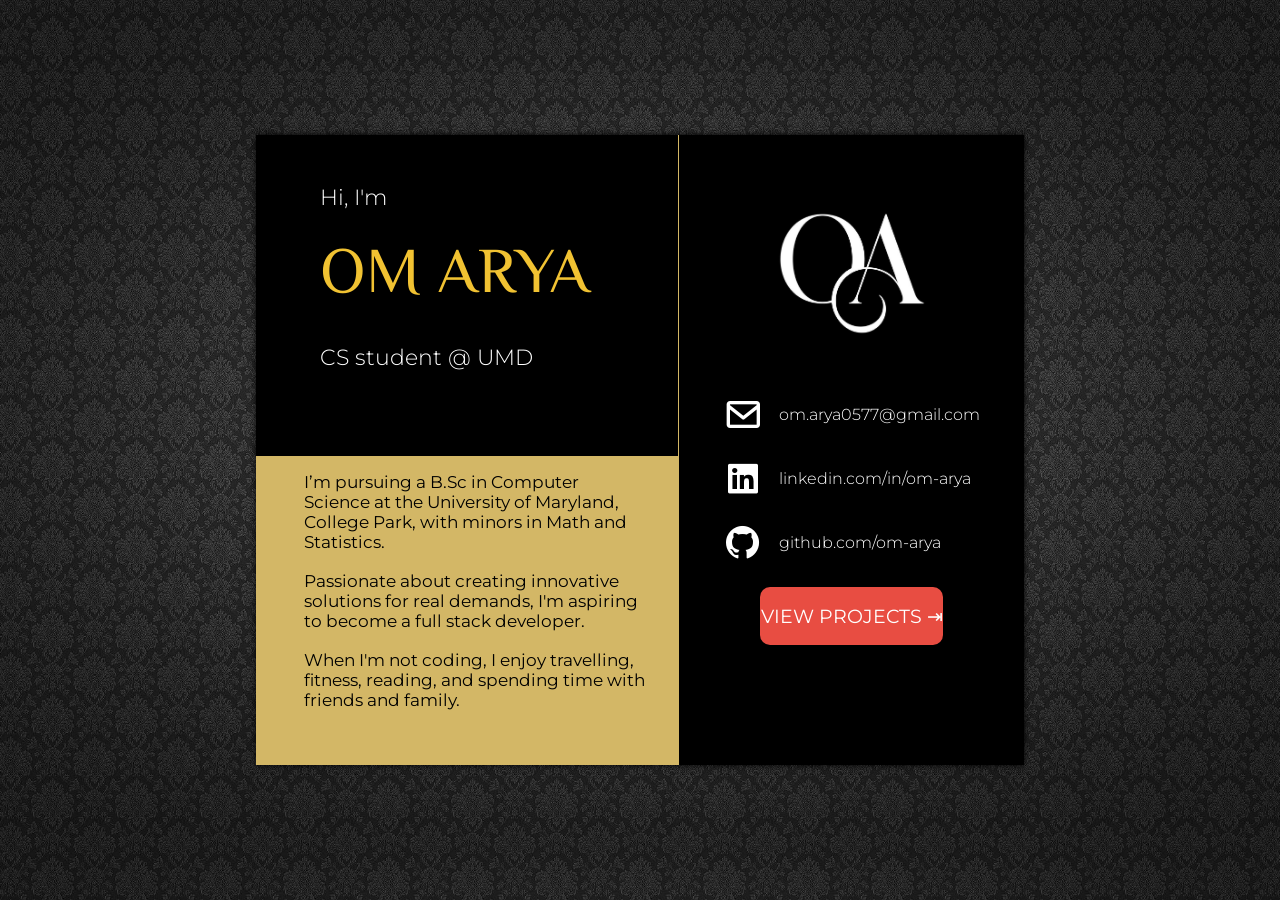
==== index.html @ 1f830544 "Add content and styling to card back" ====
<!DOCTYPE html>
<html>
<head>
    <link rel='stylesheet' href='https://unpkg.com/boxicons@2.1.4/css/boxicons.min.css'>

    <link rel="icon" href="assets/oa-initials.jpg">
    <link rel="stylesheet" href="style.css" type="text/css">
    <title>Om Arya</title>
</head>

<body>
    <div class="card">
    <div class="front visible">
        <div class="left-side">
            <div class="header">
                <h2>Hi, I'm</h2>
                <h1>OM ARYA</h1>
                <h2>CS student @ UMD</h2>
            </div>

            <div class="description">
                <p>I’m pursuing a B.Sc in Computer Science at the University of Maryland, College Park, with minors in Math and Statistics.</p><br>
                <p>Passionate about creating innovative solutions for real demands, I'm aspiring to become a full stack developer.</p><br>
                <p>When I'm not coding, I enjoy travelling, fitness, reading, and spending time with friends and family.</p><br>
            </div>
        </div>

        <div class="right-side">
            <img class="initials" src="assets/oa-initials.jpg">
            <div class="social-media">
                <div class="container email">
                    <i class='bx bx-envelope'></i>
                    <a title="Email me&#10;om.arya0577@gmail.com" href="mailto:om.arya0577@gmail.com" target="_blank">
                    om.arya0577@gmail.com
                    </a>
                </div>
                
                <div class="container linkedin">
                    <i class='bx bxl-linkedin-square'></i>
                    <a title="Visit my LinkedIn profile&#10;https://www.linkedin.com/in/om-arya/" href="https://www.linkedin.com/in/om-arya/" target="_blank">
                    linkedin.com/in/om-arya
                    </a>
                </div>

                <div class="container github">
                    <i class='bx bxl-github' ></i>
                    <a title="Visit my GitHub profile&#10;https://www.github.com/om-arya/" href="https://github.com/om-arya" target="_blank">
                    github.com/om-arya
                    </a>
                </div>
            </div>

            <a class="flip-button-front">VIEW PROJECTS ⇥</a>
        </div>
    </div>

    <div class="back hidden">
        <div class="left-side">
        <div class="projects-container">
            <div id="stockrank-project"></div>
            <div class="project stockrank">
                <h2>StockRank</h2>
                <img src="assets/project-img/stockrank-placeholder.jpeg">
                <div class="project-description">
                    <p>A stock performance comparison tool, analyzing metrics between different companies over a specified time interval.</p>
                    <ul>
                        <span>Built with:</span>
                        <li>C++</li>
                        <li>JavaScript</li>
                        <li>HTML/CSS</li>
                    </ul>
                </div>
                <a title="Visit StockRank on GitHub&#10;https://www.github.com/om-arya/StockRank" href="https://github.com/om-arya/StockRank" target="_blank">
                    SOURCE CODE →
                </a>
            </div>

            <div id="tom-project"></div>
            <div class="project tom">
                <h2>T.O.M. - Tabby of Motivation</h2>
                <img src="assets/project-img/tom-img.png">
                <div class="project-description">
                    <p>A multi-purpose, cat-themed web app created for college students, by college students.</p>
                    <ul>
                        <span>Built with:</span>
                        <li>Django</li>
                        <li>JavaScript</li>
                        <li>HTML/CSS</li>
                    </ul>
                </div>
                <a title="Visit T.O.M. on GitHub&#10;https://www.github.com/om-arya/T.O.M." href="https://github.com/om-arya/T.O.M." target="_blank">
                    SOURCE CODE →
                </a>
            </div>

            <div id="twentyfour-project"></div>
            <div class="project twentyfour">
                <h2>24 Game</h2>
                <img src="assets/project-img/24-img.png">
                <div class="project-description">
                    <p>An online version of "24", a simple arithmetic card game.</p>
                    <ul>
                        <span>Built with:</span>
                        <li>React</li>
                        <li>JavaScript</li>
                        <li>HTML/CSS</li>
                    </ul>
                </div>
                <a title="Visit 24 Game on GitHub&#10;https://www.github.com/om-arya/24-Game" href="https://github.com/om-arya/24-Game" target="_blank">
                    SOURCE CODE →
                </a>
            </div>
        </div>
        </div>

        <div class="right-side">
            <div class="table-of-contents">
                <h1>Projects</h1>
                <a class="stock-rank-name" href="#stockrank-project">StockRank</a>
                <a href="#tom-project">T.O.M. - Tabby Of Motivation</a>
                <a href="#twentyfour-project">24 Game</a>
            </div>

            <div class="see-github">
                <p>See more on my GitHub:</p>
                <div class="container github">
                    <i class='bx bxl-github' ></i>
                    <a title="Visit my GitHub profile&#10;https://www.github.com/om-arya/" href="https://github.com/om-arya" target="_blank">
                    github.com/om-arya
                    </a>
                </div>
            </div>

            <a class="flip-button-back">BACK TO FRONT ⇥</a>
        </div>
    </div>
    </div>

    <!-- SCRIPT -->
     <script src="script.js"></script>
</body>
</html>
---- style.css ----
@import url('https://fonts.googleapis.com/css2?family=Montserrat:ital,wght@0,100..900;1,100..900&display=swap');
@import url('https://fonts.googleapis.com/css2?family=El+Messiri:wght@400..700&display=swap');

* {
    margin: 0;
    padding: 0;
    box-sizing: border-box;
    font-family: "Montserrat", sans-serif;
    font-weight: 400;
    text-decoration: none;
    scroll-behavior: smooth;
}

:root {
    --bg-main-color: black;
    --bg-second-color: #d3b766ff;
    --text-main-color: white;
    --text-second-color: #f1c232;
    --text-third-color: #e84d42;
}

html {
    overflow-x: hidden;
    overflow-y: hidden;
}

body {
    display: flex;
    align-items: center;
    justify-content: center;
    width: 100vw;
    height: 100vh;

    background-position-x: center;
    background-position-y: top;
    background-size: 105vmax;
    background-image: url("assets/dark-pattern-bg.jpeg");
}

.card-container {
    width: 100%;
    height: 100%;
}

.card {
    width: 60%;
    height: 70%;
    background-color: var(--bg-main-color);
    box-shadow: 0 0 .4rem var(--bg-main-color);
    overflow: hidden;

    position: relative;
}

.card .front,
.card .back {
    display: grid;
    grid-template-columns: 1.1fr .9fr;

    position: absolute;
}

.back {
    width: 100%;
    height: 100%;
}

.visible {
    visibility: visible;
    opacity: 1;
    transition: opacity .5s ease;
    pointer-events: all;
}

.hidden {
    visibility: hidden;
    opacity: 0;
    transition: opacity .5s ease;
    pointer-events: none;
}

.front .left-side {
    grid-column: 1 / 2;

    display: grid;
    grid-template-rows: 1fr 1fr;
}

/* HEADER */

.header {
    grid-row: 1 / 2;

    display: block;
    padding: 3rem 0 0 4rem;
    width: 100%;
    height: 100%;
    text-align: left;
    background-color: var(--bg-main-color);
}

.header h2 {
    margin-bottom: 1rem;
    font-size: 1.4rem;
    font-weight: 300;
    color: var(--text-main-color);
}

.header h1 {
    margin-bottom: 1rem;
    font-size: 4rem;
    color: var(--text-second-color);
    font-family: "El Messiri", "Montserrat", sans-serif;
}

/* DESCRIPTION */

.description {
    grid-row: 2 / 3;

    padding: 1rem 2rem 3rem 3rem;
    width: 100%;
    height: 100%;
    text-align: left;
    background-color: var(--bg-second-color);
}

.description p {
    font-size: 1.05rem;
}

/* FRONT RIGHT SIDE */

.front .right-side {
    grid-column: 2 / 2;

    display: flex;
    flex-direction: column;
    align-items: center;
    padding-top: 4rem;
    width: 100%;
    height: 100%;
    border-left: solid .1rem var(--bg-second-color);
    background-color: var(--bg-main-color);
}

.front .right-side .initials {
    width: 43%;
    height: auto;
    pointer-events: none;
    user-select: none;
}

.social-media {
    display: grid;
    grid-template-rows: .5fr .5fr .5fr;
    margin-top: 3rem;
}

.social-media i {
    display: inline-flex;
    width: 4rem;
    height: 4rem;
    background: transparent;
    font-size: 2.5rem;
    color: var(--text-main-color);
}

.social-media a {
    margin: .6rem 0 0 -.5rem;
    height: 1rem;
    font-size: 1rem;
    font-weight: 300;
    color: var(--text-main-color);
}

.social-media a:hover {
    color: var(--text-third-color);
    text-decoration: underline;
}

.social-media .container {
    display: flex;
}

.flip-button-front {
    display: flex;
    margin-top: 1rem;
    width: 53%;
    height: 10%;
    border-radius: 10px;
    text-align: center;
    align-items: center;
    justify-content: center;
    font-size: 1.2rem;
    background-color: var(--text-third-color);
    color: var(--text-main-color);
    transition: .3s;
    cursor: pointer;
    user-select: none;

    position: relative;
    bottom: 1rem;
}

.flip-button-front:hover {
    box-shadow: 0 0 .7rem var(--text-third-color);
}

/* BACK LEFT SIDE */

.back .left-side {
    grid-column: 1 / 2;
    
    width: 100%;
    height: 100%;

    position: relative;
}

.projects-container {
    display: flex;
    flex-direction: column;
    padding: 1rem 0;
    width: 32.85%;
    height: 69.6%;
    overflow-x: hidden;
    overflow-y: scroll;
    border: solid 1rem var(--bg-main-color);
    background-color: var(--bg-second-color);

    position: fixed;
}

.project {
    display: flex;
    flex-direction: column;
    margin: 1rem 2rem 1rem 2rem;
    padding: 1.2rem 1.2rem 2rem 1.2rem;
    border: solid .07rem var(--bg-main-color);
    box-shadow: 0 0 .5rem var(--bg-main-color);
    transition: box-shadow .4s ease;
}

.project:hover {
    box-shadow: 0 0 1.5rem var(--bg-main-color);
}

.project h2 {
    margin-bottom: 1rem;
    text-align: center;
    font-weight: 500;
}

.project img {
    display: block;
    margin: 0 auto 1rem auto;
    width: 15rem;
    height: auto;
    pointer-events: none;
    user-select: none;
}

.project-description {
    display: flex;
    flex-direction: column;
    gap: 1rem;
    align-items: center;
    text-align: center;
    justify-content: center;
}

.project-description span {
    font-weight: 600;
}

.project a {
    display: block;
    margin: 1rem auto auto auto;
    padding: 1rem;
    width: 50%;
    height: 30%;
    text-align: center;
    border-radius: 30px;
    color: var(--text-main-color);
    background-color: var(--bg-main-color);
    user-select: none;
    cursor: pointer;
}

/* BACK RIGHT SIDE */

.back .right-side {
    grid-column: 2 / 2;

    display: flex;
    flex-direction: column;
    align-items: left;
    padding: 4rem 0 0 4rem;
    width: 100%;
    height: 100%;
    border-left: solid .1rem var(--bg-second-color);
    background-color: var(--bg-main-color);
}

.table-of-contents {
    display: flex;
    flex-direction: column;
    gap: .8rem;
    padding: 4rem 0 8rem;
}

.table-of-contents h1 {
    font-size: 1.5rem;
    font-weight: 500;
    color: var(--text-main-color);
}

.table-of-contents a {
    color: var(--text-main-color);
    transition: .2s ease;
}

.table-of-contents a:hover,
.table-of-contents a.selected {
    color: var(--text-third-color);
}

.see-github {
    align-self: center;
    margin: .6rem 0 0 -6.4rem;
}

.see-github p {
    margin: 0 0 .5rem .4rem;
    font-size: 1rem;
    color: var(--text-main-color);
}

.see-github i {
    display: inline-flex;
    width: 4rem;
    height: 4rem;
    background: transparent;
    font-size: 2.5rem;
    color: var(--text-main-color);
}

.see-github a {
    margin: .6rem 0 0 -.5rem;
    height: 1rem;
    font-size: 1rem;
    color: var(--text-main-color);
}

.see-github a:hover {
    color: var(--text-third-color);
    text-decoration: underline;
}

.see-github .container {
    display: flex;
}

.flip-button-back {
    display: flex;
    margin: 0 0 0 -4rem;
    padding: 1rem 0;
    width: 65%;
    height: 10%;
    border-radius: 10px;
    align-self: center;
    text-align: center;
    align-items: center;
    justify-content: center;
    font-size: 1.2rem;
    background-color: var(--text-third-color);
    color: var(--text-main-color);
    transition: .3s;
    user-select: none;
    cursor: pointer;
}

.flip-button-back:hover {
    box-shadow: 0 0 .7rem var(--text-third-color);
}
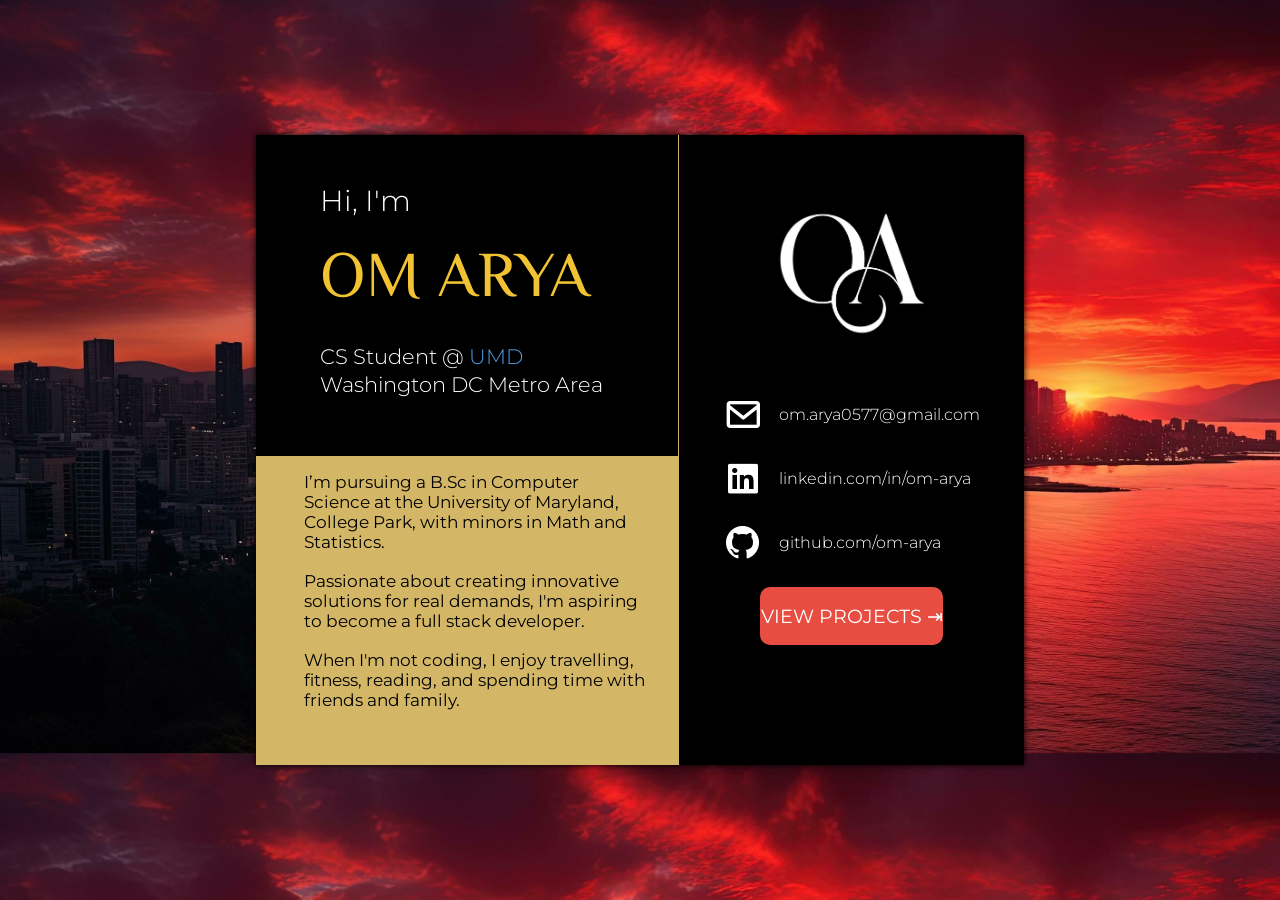
==== commit 753b92c7: "Change background image" ====
--- a/index.html
+++ b/index.html
@@ -15,7 +15,8 @@
             <div class="header">
                 <h2>Hi, I'm</h2>
                 <h1>OM ARYA</h1>
-                <h2>CS student @ UMD</h2>
+                <h3>CS Student @ <a title="Visit the UMD website&#10;https://umd.edu/" href="https://umd.edu/" target="_blank">UMD</a></h3>
+                <h3>Washington DC Metro Area</h3>
             </div>
 
             <div class="description">
--- a/style.css
+++ b/style.css
@@ -8,7 +8,6 @@
     font-family: "Montserrat", sans-serif;
     font-weight: 400;
     text-decoration: none;
-    scroll-behavior: smooth;
 }
 
 :root {
@@ -34,7 +33,7 @@
     background-position-x: center;
     background-position-y: top;
     background-size: 105vmax;
-    background-image: url("assets/dark-pattern-bg.jpeg");
+    background-image: url("assets/city_bg.jpeg");
 }
 
 .card-container {
@@ -100,17 +99,34 @@
 }
 
 .header h2 {
-    margin-bottom: 1rem;
-    font-size: 1.4rem;
+    margin-bottom: .8rem;
+    font-size: 1.8rem;
     font-weight: 300;
     color: var(--text-main-color);
 }
 
 .header h1 {
-    margin-bottom: 1rem;
+    margin-bottom: .8rem;
     font-size: 4rem;
     color: var(--text-second-color);
     font-family: "El Messiri", "Montserrat", sans-serif;
+}
+
+.header h3 {
+    margin-bottom: .2rem;
+    font-size: 1.3rem;
+    font-weight: 300;
+    color: var(--text-main-color);
+}
+
+.header a {
+    height: 1rem;
+    font-weight: 300;
+    color: #4c9de5;
+}
+
+.header a:hover {
+    text-decoration: underline;
 }
 
 /* DESCRIPTION */
@@ -228,6 +244,7 @@
     overflow-y: scroll;
     border: solid 1rem var(--bg-main-color);
     background-color: var(--bg-second-color);
+    scroll-behavior: smooth;
 
     position: fixed;
 }
@@ -328,7 +345,7 @@
 
 .see-github {
     align-self: center;
-    margin: .6rem 0 0 -6.4rem;
+    margin: .35rem 0 0 -6.4rem;
 }
 
 .see-github p {
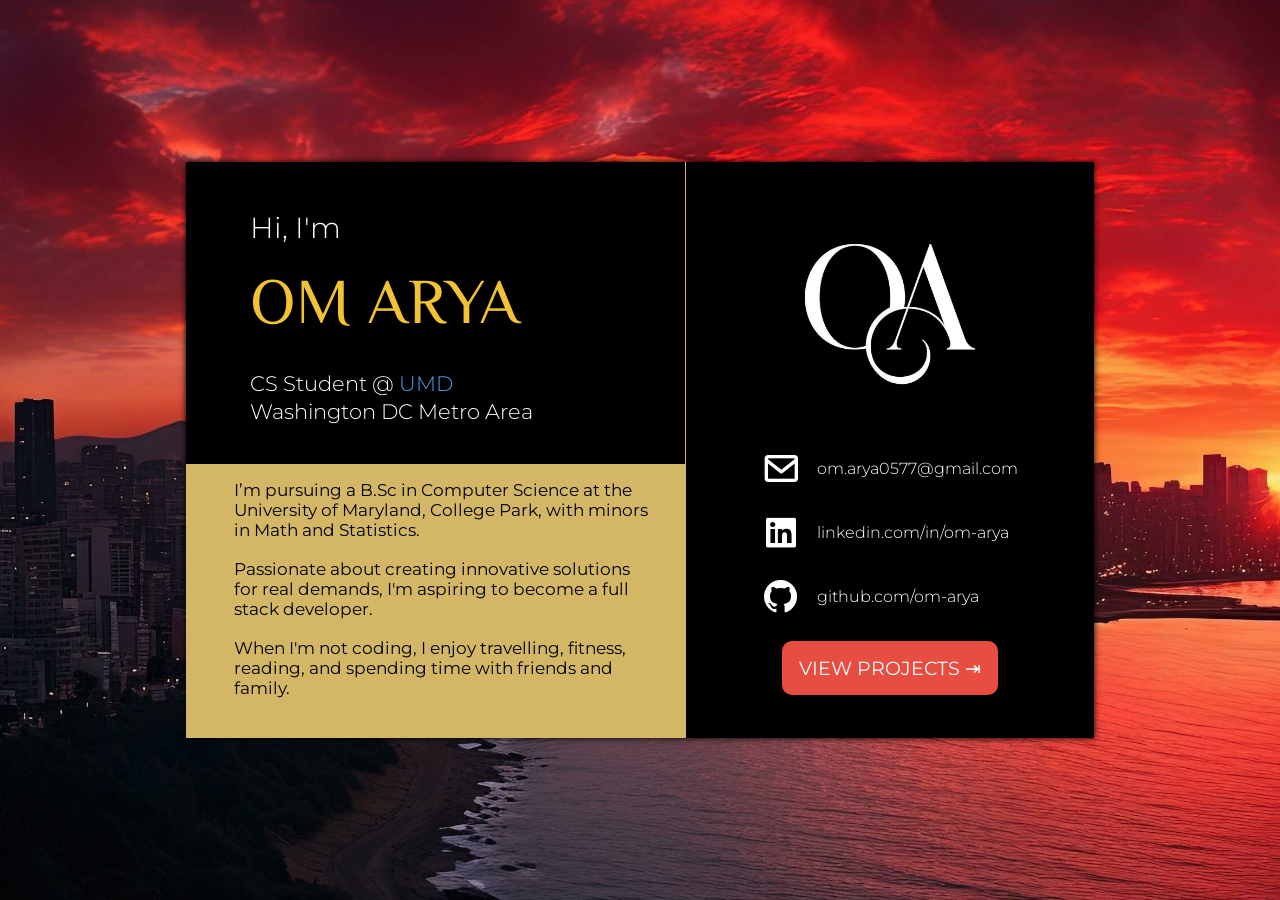
==== commit a55f3ab0: "Improve responsiveness" ====
--- a/index.html
+++ b/index.html
@@ -20,9 +20,9 @@
             </div>
 
             <div class="description">
-                <p>I’m pursuing a B.Sc in Computer Science at the University of Maryland, College Park, with minors in Math and Statistics.</p><br>
-                <p>Passionate about creating innovative solutions for real demands, I'm aspiring to become a full stack developer.</p><br>
-                <p>When I'm not coding, I enjoy travelling, fitness, reading, and spending time with friends and family.</p><br>
+                <p>I’m pursuing a B.Sc in Computer Science at the University of Maryland, College Park, with minors in Math and Statistics.</p>
+                <p>Passionate about creating innovative solutions for real demands, I'm aspiring to become a full stack developer.</p>
+                <p>When I'm not coding, I enjoy travelling, fitness, reading, and spending time with friends and family.</p>
             </div>
         </div>
 
--- a/style.css
+++ b/style.css
@@ -19,8 +19,8 @@
 }
 
 html {
-    overflow-x: hidden;
-    overflow-y: hidden;
+    overflow-x: scroll;
+    overflow-y: scroll;
 }
 
 body {
@@ -31,8 +31,8 @@
     height: 100vh;
 
     background-position-x: center;
-    background-position-y: top;
-    background-size: 105vmax;
+    background-position-y: center;
+    background-size: 220vh;
     background-image: url("assets/city_bg.jpeg");
 }
 
@@ -42,8 +42,8 @@
 }
 
 .card {
-    width: 60%;
-    height: 70%;
+    width: 56.7rem;
+    height: 36rem;
     background-color: var(--bg-main-color);
     box-shadow: 0 0 .4rem var(--bg-main-color);
     overflow: hidden;
@@ -67,14 +67,14 @@
 .visible {
     visibility: visible;
     opacity: 1;
-    transition: opacity .5s ease;
+    transition: opacity .5s linear;
     pointer-events: all;
 }
 
 .hidden {
     visibility: hidden;
     opacity: 0;
-    transition: opacity .5s ease;
+    transition: opacity .5s linear;
     pointer-events: none;
 }
 
@@ -137,11 +137,13 @@
     padding: 1rem 2rem 3rem 3rem;
     width: 100%;
     height: 100%;
+    overflow-y: scroll;
     text-align: left;
     background-color: var(--bg-second-color);
 }
 
 .description p {
+    margin-bottom: 1.2rem;
     font-size: 1.05rem;
 }
 
@@ -211,7 +213,7 @@
     font-size: 1.2rem;
     background-color: var(--text-third-color);
     color: var(--text-main-color);
-    transition: .3s;
+    transition: box-shadow .3s ease;
     cursor: pointer;
     user-select: none;
 
@@ -238,8 +240,8 @@
     display: flex;
     flex-direction: column;
     padding: 1rem 0;
-    width: 32.85%;
-    height: 69.6%;
+    width: 31.1rem;
+    height: 35.9rem;
     overflow-x: hidden;
     overflow-y: scroll;
     border: solid 1rem var(--bg-main-color);
@@ -301,8 +303,13 @@
     border-radius: 30px;
     color: var(--text-main-color);
     background-color: var(--bg-main-color);
+    transition: box-shadow .3s ease;
     user-select: none;
     cursor: pointer;
+}
+
+.project a:hover {
+    box-shadow: 0 0 .4rem var(--bg-main-color);
 }
 
 /* BACK RIGHT SIDE */
@@ -335,7 +342,7 @@
 
 .table-of-contents a {
     color: var(--text-main-color);
-    transition: .2s ease;
+    transition: color .2s ease;
 }
 
 .table-of-contents a:hover,
@@ -393,11 +400,75 @@
     font-size: 1.2rem;
     background-color: var(--text-third-color);
     color: var(--text-main-color);
-    transition: .3s;
+    transition: box-shadow .3s ease;
     user-select: none;
     cursor: pointer;
 }
 
 .flip-button-back:hover {
     box-shadow: 0 0 .7rem var(--text-third-color);
+}
+
+@media screen and (max-height: 700px) {
+    body {
+        background-size: 300vh;
+    }
+}
+
+@media screen and (max-width: 910px), (max-height: 650px) {
+    .card {
+        max-width: 40rem;
+        max-height: 25.4rem;
+        min-width: 40rem;
+        min-height: 25.4rem;
+    }
+
+    * {
+        margin-bottom: -1rem;
+    }
+
+    .front .left-side {
+        grid-column: 1 / 2;
+    
+        display: grid;
+        grid-template-rows: 1.1fr 1fr;
+    }
+
+    .header h2 {
+        margin-bottom: -1rem;
+    }
+
+    .header h1 {
+        margin-bottom: -1rem;
+    }
+
+    .description p {
+        margin-bottom: .5rem;
+        font-size: .7rem;
+    }
+
+    .flip-button-front {
+        bottom: -2rem;
+        width: 70%;
+    }
+
+    .projects-container {
+        width: 21.94rem;
+        height: 25.33rem;
+    }
+
+}
+
+@media screen and (max-width: 650px) {
+    .card {
+        position: relative;
+        left: 5rem;
+    }
+}
+
+@media screen and (max-width: 480px) {
+    .card {
+        position: relative;
+        left: 10rem;
+    }
 }
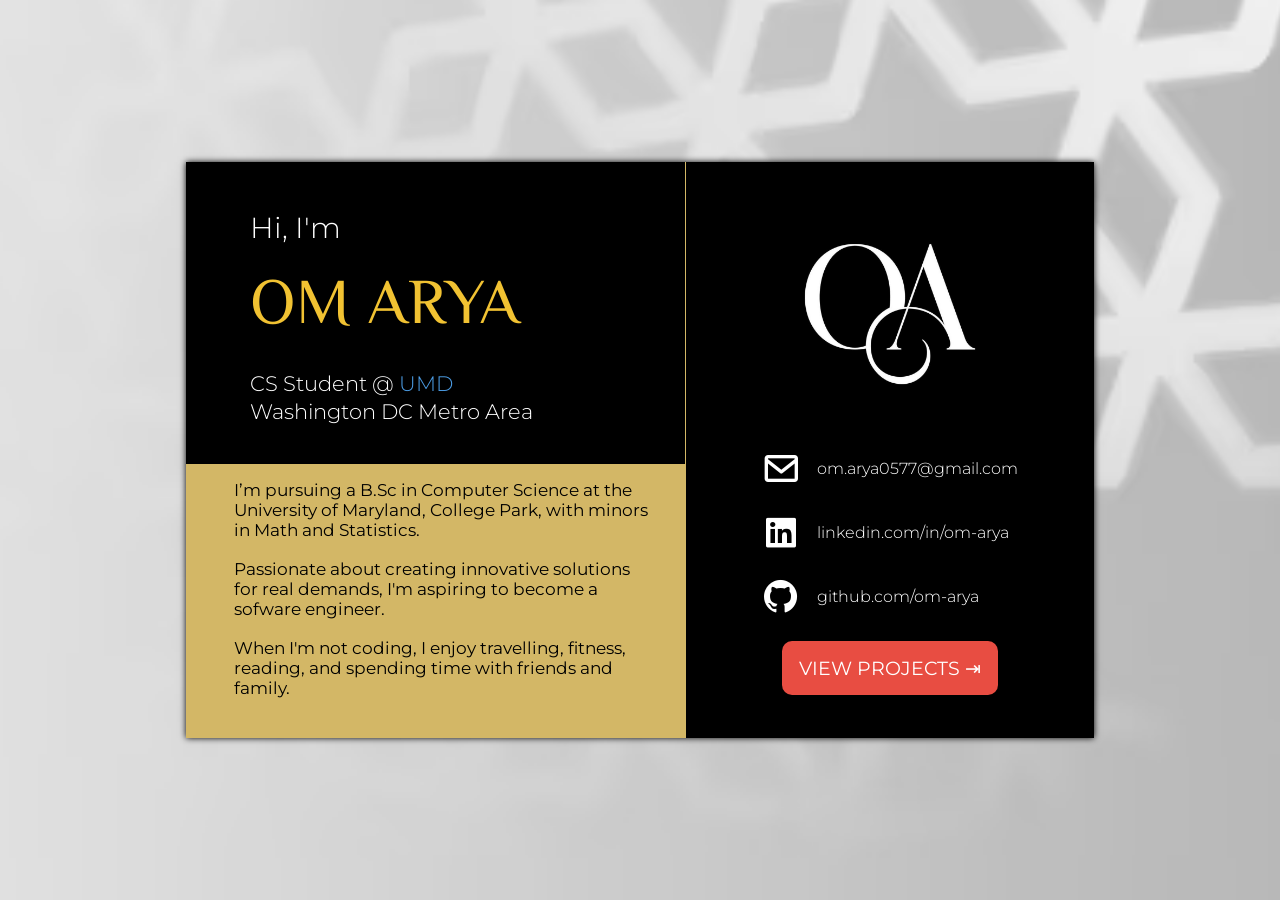
==== commit 8d30e52b: "Add new projects and minor styling changes" ====
--- a/index.html
+++ b/index.html
@@ -21,7 +21,7 @@
 
             <div class="description">
                 <p>I’m pursuing a B.Sc in Computer Science at the University of Maryland, College Park, with minors in Math and Statistics.</p>
-                <p>Passionate about creating innovative solutions for real demands, I'm aspiring to become a full stack developer.</p>
+                <p>Passionate about creating innovative solutions for real demands, I'm aspiring to become a sofware engineer.</p>
                 <p>When I'm not coding, I enjoy travelling, fitness, reading, and spending time with friends and family.</p>
             </div>
         </div>
@@ -58,20 +58,46 @@
     <div class="back hidden">
         <div class="left-side">
         <div class="projects-container">
-            <div id="stockrank-project"></div>
-            <div class="project stockrank">
-                <h2>StockRank</h2>
-                <img src="assets/project-img/stockrank-placeholder.jpeg">
+            <div id="vibify-project"></div>
+            <div class="project vibify">
+                <h2>Vibify</h2>
+                <img src="assets/project-img/vibify-img.png" class="vibify-img">
                 <div class="project-description">
-                    <p>A stock performance comparison tool, analyzing metrics between different companies over a specified time interval.</p>
+                    <p>A mobile music application that curates personalized radio stations based on user-defined ”vibes."</p>
                     <ul>
                         <span>Built with:</span>
-                        <li>C++</li>
-                        <li>JavaScript</li>
-                        <li>HTML/CSS</li>
+                        <li>React Native</li>
+                        <li>TypeScript</li>
+                        <li>Node.js</li>
+                        <li>Python</li>
+                        <li>FastAPI</li>
+                        <li>Keras</li>
+                        <li>PostgreSQL</li>
                     </ul>
                 </div>
-                <a title="Visit StockRank on GitHub&#10;https://www.github.com/om-arya/StockRank" href="https://github.com/om-arya/StockRank" target="_blank">
+                <a title="Visit Vibify on GitHub&#10;https://www.github.com/om-arya/Vibify" href="https://github.com/om-arya/Vibify" target="_blank">
+                    SOURCE CODE →
+                </a>
+            </div>
+
+            <div id="finsight-project"></div>
+            <div class="project finsight">
+                <h2>FinSight</h2>
+                <img src="assets/project-img/finsight-img.png">
+                <div class="project-description">
+                    <p>A financial portfolio management and analysis appliciation using Spring Boot and REST principles, featuring
+                       a modern React interface with asset visualization and statistics.</p>
+                    <ul>
+                        <span>Built with:</span>
+                        <li>Spring Boot</li>
+                        <li>Java</li>
+                        <li>React TS</li>
+                        <li>Node.js</li>
+                        <li>PostgreSQL</li>
+                        <li>Docker</li>
+                    </ul>
+                </div>
+                <a title="Visit FinSight on GitHub&#10;https://www.github.com/om-arya/FinSight" href="https://github.com/om-arya/FinSight" target="_blank">
                     SOURCE CODE →
                 </a>
             </div>
@@ -85,8 +111,8 @@
                     <ul>
                         <span>Built with:</span>
                         <li>Django</li>
+                        <li>Python</li>
                         <li>JavaScript</li>
-                        <li>HTML/CSS</li>
                     </ul>
                 </div>
                 <a title="Visit T.O.M. on GitHub&#10;https://www.github.com/om-arya/T.O.M." href="https://github.com/om-arya/T.O.M." target="_blank">
@@ -102,9 +128,8 @@
                     <p>An online version of "24", a simple arithmetic card game.</p>
                     <ul>
                         <span>Built with:</span>
-                        <li>React</li>
-                        <li>JavaScript</li>
-                        <li>HTML/CSS</li>
+                        <li>React JS</li>
+                        <li>Node.js</li>
                     </ul>
                 </div>
                 <a title="Visit 24 Game on GitHub&#10;https://www.github.com/om-arya/24-Game" href="https://github.com/om-arya/24-Game" target="_blank">
@@ -117,7 +142,8 @@
         <div class="right-side">
             <div class="table-of-contents">
                 <h1>Projects</h1>
-                <a class="stock-rank-name" href="#stockrank-project">StockRank</a>
+                <a href="#vibify-project">Vibify</a>
+                <a href="#finsight-project">FinSight</a>
                 <a href="#tom-project">T.O.M. - Tabby Of Motivation</a>
                 <a href="#twentyfour-project">24 Game</a>
             </div>
--- a/style.css
+++ b/style.css
@@ -19,8 +19,8 @@
 }
 
 html {
-    overflow-x: scroll;
-    overflow-y: scroll;
+    overflow-x: hidden;
+    overflow-y: hidden;
 }
 
 body {
@@ -33,7 +33,7 @@
     background-position-x: center;
     background-position-y: center;
     background-size: 220vh;
-    background-image: url("assets/city_bg.jpeg");
+    background-image: url("assets/white-pattern-bg.avif");
 }
 
 .card-container {
@@ -42,8 +42,10 @@
 }
 
 .card {
-    width: 56.7rem;
-    height: 36rem;
+    max-width: 56.7rem;
+    max-height: 36rem;
+    min-width: 56.7rem;
+    min-height: 36rem;
     background-color: var(--bg-main-color);
     box-shadow: 0 0 .4rem var(--bg-main-color);
     overflow: hidden;
@@ -213,7 +215,7 @@
     font-size: 1.2rem;
     background-color: var(--text-third-color);
     color: var(--text-main-color);
-    transition: box-shadow .3s ease;
+    transition: box-shadow .2s ease;
     cursor: pointer;
     user-select: none;
 
@@ -258,7 +260,7 @@
     padding: 1.2rem 1.2rem 2rem 1.2rem;
     border: solid .07rem var(--bg-main-color);
     box-shadow: 0 0 .5rem var(--bg-main-color);
-    transition: box-shadow .4s ease;
+    transition: box-shadow .2s ease;
 }
 
 .project:hover {
@@ -280,13 +282,27 @@
     user-select: none;
 }
 
+.vibify-img {
+    padding: .5rem 1rem;
+    border-radius: 10px;
+    background: rgba(236, 236, 236, 0.8);
+}
+
 .project-description {
     display: flex;
     flex-direction: column;
     gap: 1rem;
     align-items: center;
+    justify-content: center;
+}
+
+.project-description p {
     text-align: center;
-    justify-content: center;
+}
+
+.project-description p,
+.project-description ul {
+    font-size: 1.1rem;
 }
 
 .project-description span {
@@ -303,7 +319,7 @@
     border-radius: 30px;
     color: var(--text-main-color);
     background-color: var(--bg-main-color);
-    transition: box-shadow .3s ease;
+    transition: box-shadow .2s ease;
     user-select: none;
     cursor: pointer;
 }
@@ -331,7 +347,7 @@
     display: flex;
     flex-direction: column;
     gap: .8rem;
-    padding: 4rem 0 8rem;
+    padding: 4rem 0 6.3rem;
 }
 
 .table-of-contents h1 {
@@ -351,8 +367,8 @@
 }
 
 .see-github {
+    margin-left: -6.4rem;
     align-self: center;
-    margin: .35rem 0 0 -6.4rem;
 }
 
 .see-github p {
@@ -400,7 +416,7 @@
     font-size: 1.2rem;
     background-color: var(--text-third-color);
     color: var(--text-main-color);
-    transition: box-shadow .3s ease;
+    transition: box-shadow .2s ease;
     user-select: none;
     cursor: pointer;
 }
@@ -415,60 +431,9 @@
     }
 }
 
-@media screen and (max-width: 910px), (max-height: 650px) {
-    .card {
-        max-width: 40rem;
-        max-height: 25.4rem;
-        min-width: 40rem;
-        min-height: 25.4rem;
-    }
-
-    * {
-        margin-bottom: -1rem;
-    }
-
-    .front .left-side {
-        grid-column: 1 / 2;
-    
-        display: grid;
-        grid-template-rows: 1.1fr 1fr;
-    }
-
-    .header h2 {
-        margin-bottom: -1rem;
-    }
-
-    .header h1 {
-        margin-bottom: -1rem;
-    }
-
-    .description p {
-        margin-bottom: .5rem;
-        font-size: .7rem;
-    }
-
-    .flip-button-front {
-        bottom: -2rem;
-        width: 70%;
-    }
-
-    .projects-container {
-        width: 21.94rem;
-        height: 25.33rem;
-    }
-
-}
-
-@media screen and (max-width: 650px) {
-    .card {
-        position: relative;
-        left: 5rem;
-    }
-}
-
-@media screen and (max-width: 480px) {
-    .card {
-        position: relative;
-        left: 10rem;
+@media screen and (max-width: 920px), (max-height: 650px) {
+    html {
+        overflow-x: scroll;
+        overflow-y: scroll;
     }
 }
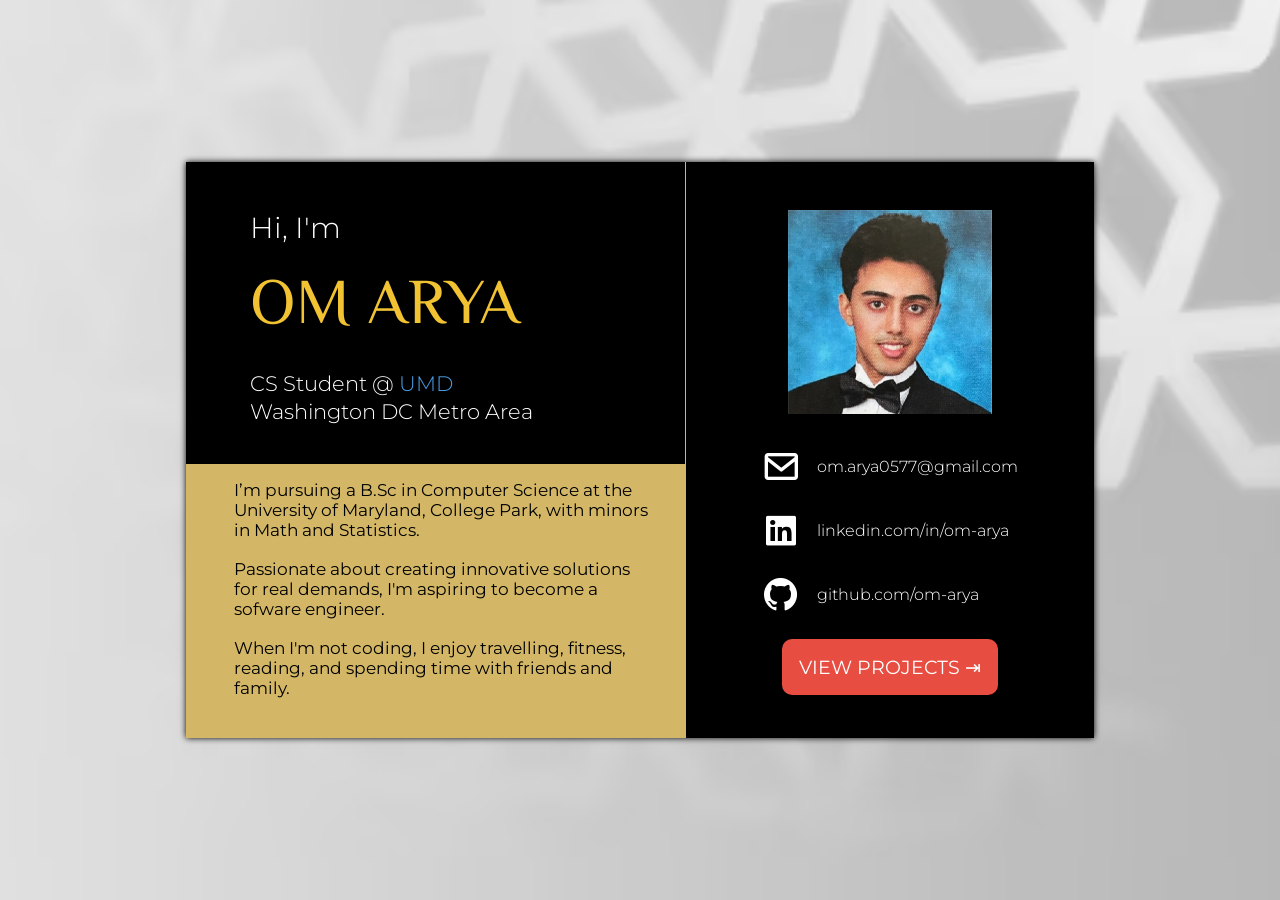
==== commit bdf3dfdf: "Change front picture" ====
--- a/index.html
+++ b/index.html
@@ -27,7 +27,7 @@
         </div>
 
         <div class="right-side">
-            <img class="initials" src="assets/oa-initials.jpg">
+            <img class="me-img" src="assets/me.jpeg">
             <div class="social-media">
                 <div class="container email">
                     <i class='bx bx-envelope'></i>
@@ -66,12 +66,9 @@
                     <p>A mobile music application that curates personalized radio stations based on user-defined ”vibes."</p>
                     <ul>
                         <span>Built with:</span>
-                        <li>React Native</li>
-                        <li>TypeScript</li>
+                        <li>React Native / TypeScript</li>
                         <li>Node.js</li>
-                        <li>Python</li>
-                        <li>FastAPI</li>
-                        <li>Keras</li>
+                        <li>FastAPI / Python / Keras</li>
                         <li>PostgreSQL</li>
                     </ul>
                 </div>
@@ -89,8 +86,7 @@
                        a modern React interface with asset visualization and statistics.</p>
                     <ul>
                         <span>Built with:</span>
-                        <li>Spring Boot</li>
-                        <li>Java</li>
+                        <li>Spring Boot / Java</li>
                         <li>React TS</li>
                         <li>Node.js</li>
                         <li>PostgreSQL</li>
@@ -110,8 +106,7 @@
                     <p>A multi-purpose, cat-themed web app created for college students, by college students.</p>
                     <ul>
                         <span>Built with:</span>
-                        <li>Django</li>
-                        <li>Python</li>
+                        <li>Django / Python</li>
                         <li>JavaScript</li>
                     </ul>
                 </div>
--- a/style.css
+++ b/style.css
@@ -157,15 +157,15 @@
     display: flex;
     flex-direction: column;
     align-items: center;
-    padding-top: 4rem;
+    padding-top: 3rem;
     width: 100%;
     height: 100%;
     border-left: solid .1rem var(--bg-second-color);
     background-color: var(--bg-main-color);
 }
 
-.front .right-side .initials {
-    width: 43%;
+.front .right-side .me-img {
+    width: 50%;
     height: auto;
     pointer-events: none;
     user-select: none;
@@ -174,7 +174,7 @@
 .social-media {
     display: grid;
     grid-template-rows: .5fr .5fr .5fr;
-    margin-top: 3rem;
+    margin-top: 2.1rem;
 }
 
 .social-media i {
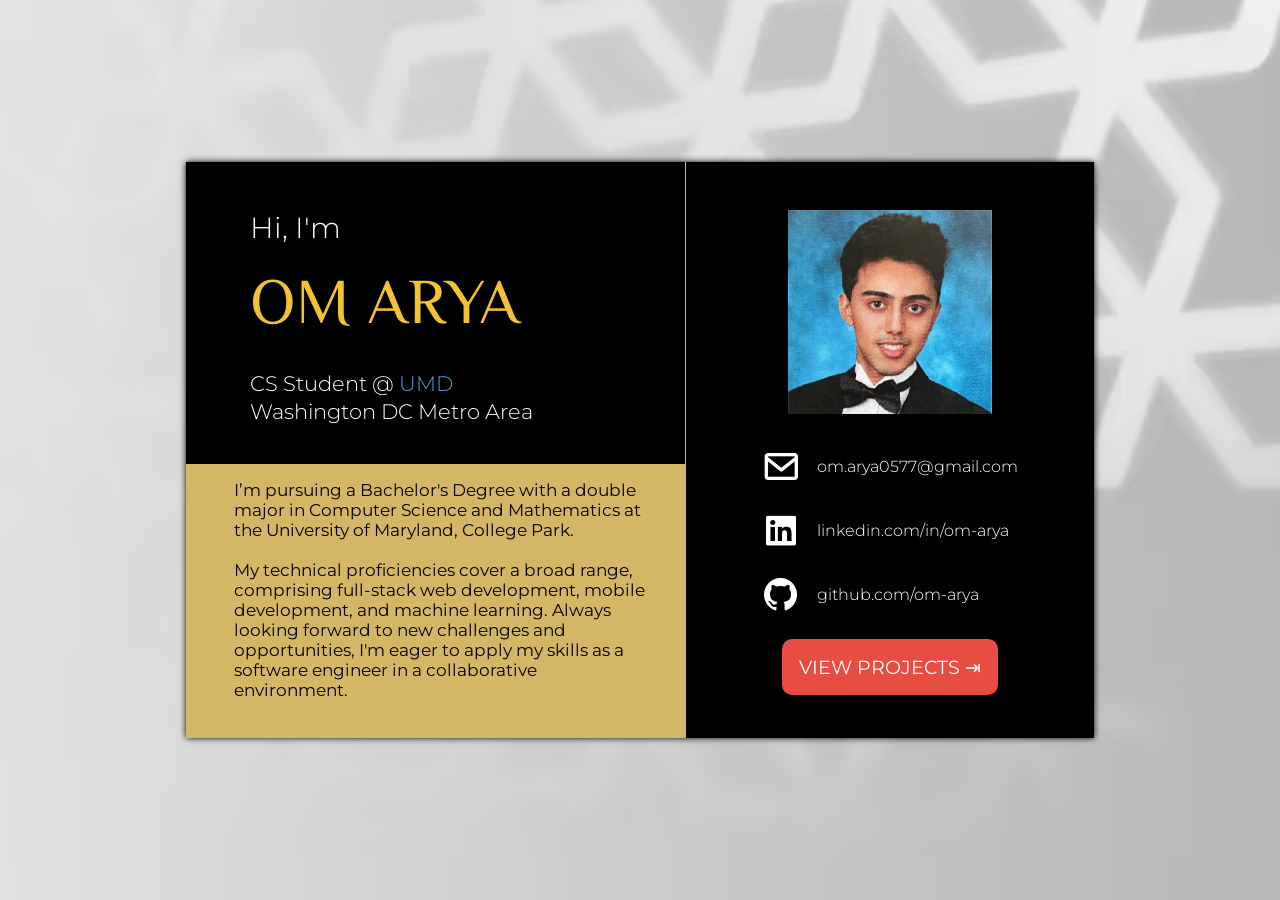
==== commit 05c67a71: "Update description" ====
--- a/index.html
+++ b/index.html
@@ -20,9 +20,10 @@
             </div>
 
             <div class="description">
-                <p>I’m pursuing a B.Sc in Computer Science at the University of Maryland, College Park, with minors in Math and Statistics.</p>
-                <p>Passionate about creating innovative solutions for real demands, I'm aspiring to become a sofware engineer.</p>
-                <p>When I'm not coding, I enjoy travelling, fitness, reading, and spending time with friends and family.</p>
+                <p>I’m pursuing a Bachelor's Degree with a double major in Computer Science and Mathematics at the University of Maryland, College Park.</p>
+                <p>My technical proficiencies cover a broad range, comprising full-stack web development, mobile development, and machine learning.
+                    Always looking forward to new challenges and opportunities, I'm eager to apply my skills as a software engineer
+                    in a collaborative environment.</p>
             </div>
         </div>
 
@@ -61,7 +62,7 @@
             <div id="vibify-project"></div>
             <div class="project vibify">
                 <h2>Vibify</h2>
-                <img src="assets/project-img/vibify-img.png" class="vibify-img">
+                <img src="assets/project-img/vibify-img.png" id="vibify-img">
                 <div class="project-description">
                     <p>A mobile music application that curates personalized radio stations based on user-defined ”vibes."</p>
                     <ul>
@@ -80,10 +81,9 @@
             <div id="finsight-project"></div>
             <div class="project finsight">
                 <h2>FinSight</h2>
-                <img src="assets/project-img/finsight-img.png">
+                <img src="assets/project-img/finsight-img.png" id="finsight-img">
                 <div class="project-description">
-                    <p>A financial portfolio management and analysis appliciation using Spring Boot and REST principles, featuring
-                       a modern React interface with asset visualization and statistics.</p>
+                    <p>A financial portfolio management and analysis appliciation featuring asset visualization and statistics.</p>
                     <ul>
                         <span>Built with:</span>
                         <li>Spring Boot / Java</li>
@@ -101,7 +101,7 @@
             <div id="tom-project"></div>
             <div class="project tom">
                 <h2>T.O.M. - Tabby of Motivation</h2>
-                <img src="assets/project-img/tom-img.png">
+                <img src="assets/project-img/tom-img.png" id="tom-img">
                 <div class="project-description">
                     <p>A multi-purpose, cat-themed web app created for college students, by college students.</p>
                     <ul>
@@ -118,7 +118,7 @@
             <div id="twentyfour-project"></div>
             <div class="project twentyfour">
                 <h2>24 Game</h2>
-                <img src="assets/project-img/24-img.png">
+                <img src="assets/project-img/24-img.png" id="twentyfour-img">
                 <div class="project-description">
                     <p>An online version of "24", a simple arithmetic card game.</p>
                     <ul>
--- a/style.css
+++ b/style.css
@@ -264,7 +264,7 @@
 }
 
 .project:hover {
-    box-shadow: 0 0 1.5rem var(--bg-main-color);
+    box-shadow: 0 0 1rem var(--bg-main-color);
 }
 
 .project h2 {
@@ -282,10 +282,19 @@
     user-select: none;
 }
 
-.vibify-img {
+#vibify-img {
     padding: .5rem 1rem;
     border-radius: 10px;
     background: rgba(236, 236, 236, 0.8);
+}
+
+#finsight-img {
+    width: 12rem;
+}
+
+#tom-img {
+    width: 11rem;
+    border-radius: 20px;
 }
 
 .project-description {
@@ -358,7 +367,7 @@
 
 .table-of-contents a {
     color: var(--text-main-color);
-    transition: color .2s ease;
+    transition: color .15s ease;
 }
 
 .table-of-contents a:hover,
